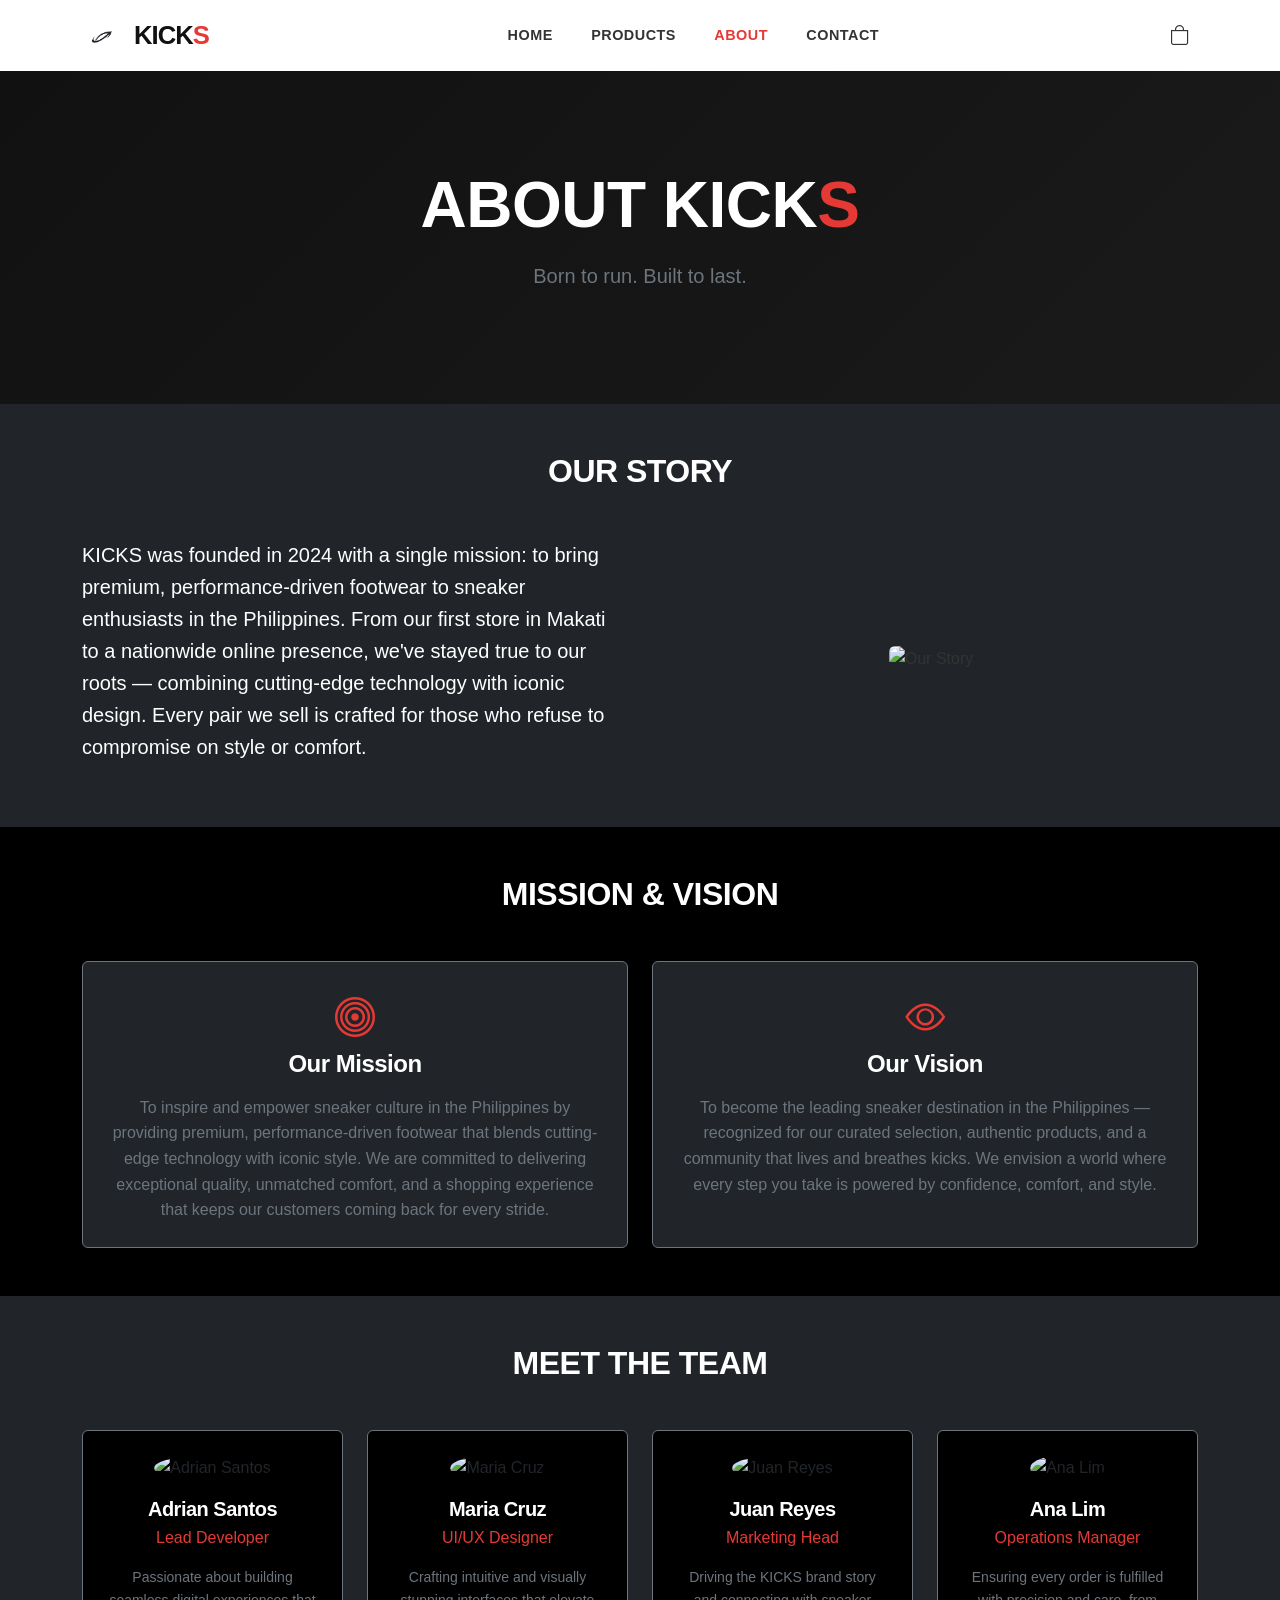
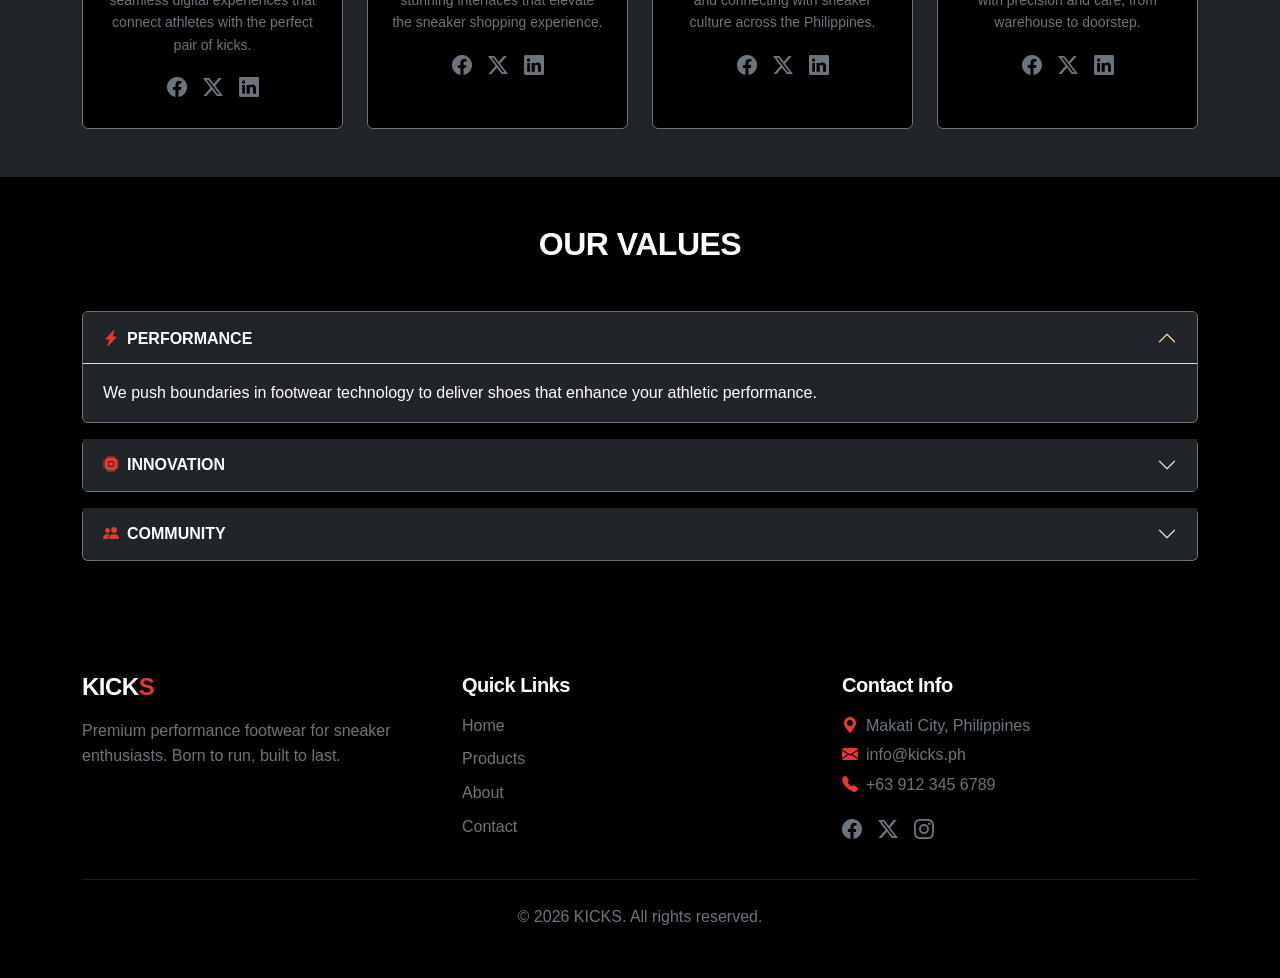
==== about.html @ d6455f26 "fixes" ====
<!DOCTYPE html>
<html lang="en">
<head>
    <meta charset="UTF-8">
    <meta name="viewport" content="width=device-width, initial-scale=1.0">
    <title>About Us | KICKS</title>
    <link href="https://cdn.jsdelivr.net/npm/bootstrap@5.3.3/dist/css/bootstrap.min.css" rel="stylesheet">
    <link href="https://cdn.jsdelivr.net/npm/bootstrap-icons@1.11.3/font/bootstrap-icons.min.css" rel="stylesheet">
    <link rel="stylesheet" href="css/style.css">
</head>
<body>

<!-- Navbar -->
<nav class="navbar navbar-expand-lg navbar-dark bg-dark sticky-top">
    <div class="container">
        <a class="navbar-brand" href="index.html"><img src="KICKSLogo.png" alt="KICKS Logo" height="40"> KICK<span class="brand-accent">S</span></a>
        <button class="navbar-toggler border-0" type="button" data-bs-toggle="offcanvas" data-bs-target="#mobileMenu">
            <span class="navbar-toggler-icon"></span>
        </button>
        <div class="collapse navbar-collapse" id="navbarNav">
            <ul class="navbar-nav mx-auto mb-2 mb-lg-0">
                <li class="nav-item"><a class="nav-link" href="index.html">Home</a></li>
                <li class="nav-item"><a class="nav-link" href="products.html">Products</a></li>
                <li class="nav-item"><a class="nav-link active" href="about.html">About</a></li>
                <li class="nav-item"><a class="nav-link" href="contact.html">Contact</a></li>
            </ul>
            <a href="cart.html" class="position-relative text-decoration-none cart-icon-link"><i class="bi bi-bag fs-5"></i><span class="cart-badge">0</span></a>
        </div>
    </div>
</nav>

<!-- Offcanvas Mobile Menu -->
<div class="offcanvas offcanvas-end bg-dark text-white" tabindex="-1" id="mobileMenu">
    <div class="offcanvas-header">
        <h5 class="offcanvas-title"><img src="KICKSLogo.png" alt="KICKS Logo" height="32"> KICK<span class="brand-accent">S</span></h5>
        <button type="button" class="btn-close btn-close-white" data-bs-dismiss="offcanvas"></button>
    </div>
    <div class="offcanvas-body">
        <ul class="navbar-nav gap-3">
            <li class="nav-item"><a class="nav-link" href="index.html"><i class="bi bi-house-door me-2"></i>Home</a></li>
            <li class="nav-item"><a class="nav-link" href="products.html"><i class="bi bi-grid me-2"></i>Products</a></li>
            <li class="nav-item"><a class="nav-link active" href="about.html"><i class="bi bi-info-circle me-2"></i>About</a></li>
            <li class="nav-item"><a class="nav-link" href="contact.html"><i class="bi bi-envelope me-2"></i>Contact</a></li>
        </ul>
    </div>
</div>

<!-- About Hero -->
<section class="about-hero bg-black text-white text-center py-5">
    <div class="container py-5">
        <h1 class="display-3 fw-bold mb-3">ABOUT KICK<span class="brand-accent">S</span></h1>
        <p class="lead text-secondary">Born to run. Built to last.</p>
    </div>
</section>

<!-- Company Background -->
<section class="py-5 bg-dark">
    <div class="container">
        <h2 class="text-center fw-bold mb-5 text-white">OUR STORY</h2>
        <div class="row align-items-center g-5">
            <div class="col-lg-6">
                <p class="fs-5 text-white">KICKS was founded in 2024 with a single mission: to bring premium, performance-driven footwear to sneaker enthusiasts in the Philippines. From our first store in Makati to a nationwide online presence, we've stayed true to our roots — combining cutting-edge technology with iconic design. Every pair we sell is crafted for those who refuse to compromise on style or comfort.</p>
            </div>
            <div class="col-lg-6 text-center">
                <img src="https://placehold.co/500x350/111111/ffffff?text=Our+Story" alt="Our Story" class="img-fluid rounded">
            </div>
        </div>
    </div>
</section>

<!-- Mission & Vision -->
<section class="py-5 bg-black">
    <div class="container">
        <h2 class="text-center fw-bold mb-5 text-white">MISSION & VISION</h2>
        <div class="row g-4">
            <div class="col-md-6">
                <div class="card h-100 bg-dark border-secondary">
                    <div class="card-body text-center p-4">
                        <i class="bi bi-bullseye brand-accent fs-1 mb-0 d-block"></i>
                        <h4 class="text-white fw-bold mb-3">Our Mission</h4>
                        <p class="text-secondary mb-0">To inspire and empower sneaker culture in the Philippines by providing premium, performance-driven footwear that blends cutting-edge technology with iconic style. We are committed to delivering exceptional quality, unmatched comfort, and a shopping experience that keeps our customers coming back for every stride.</p>
                    </div>
                </div>
            </div>
            <div class="col-md-6">
                <div class="card h-100 bg-dark border-secondary">
                    <div class="card-body text-center p-4">
                        <i class="bi bi-eye brand-accent fs-1 mb-0 d-block"></i>
                        <h4 class="text-white fw-bold mb-3">Our Vision</h4>
                        <p class="text-secondary mb-0">To become the leading sneaker destination in the Philippines — recognized for our curated selection, authentic products, and a community that lives and breathes kicks. We envision a world where every step you take is powered by confidence, comfort, and style.</p>
                    </div>
                </div>
            </div>
        </div>
    </div>
</section>

<!-- Team Members -->
<section class="py-5 bg-dark">
    <div class="container">
        <h2 class="text-center fw-bold mb-5 text-white">MEET THE TEAM</h2>
        <div class="row g-4 justify-content-center">
            <div class="col-lg-3 col-md-6">
                <div class="card bg-black border-secondary text-center h-100">
                    <div class="card-body p-4">
                        <img src="https://placehold.co/150x150/111111/ffffff?text=AS" alt="Adrian Santos" class="team-card img rounded-circle mb-3">
                        <h5 class="text-white fw-bold mb-1">Adrian Santos</h5>
                        <p class="brand-accent mb-3">Lead Developer</p>
                        <p class="text-secondary small">Passionate about building seamless digital experiences that connect athletes with the perfect pair of kicks.</p>
                        <div class="d-flex justify-content-center gap-3">
                            <a href="#" class="text-secondary fs-5"><i class="bi bi-facebook"></i></a>
                            <a href="#" class="text-secondary fs-5"><i class="bi bi-twitter-x"></i></a>
                            <a href="#" class="text-secondary fs-5"><i class="bi bi-linkedin"></i></a>
                        </div>
                    </div>
                </div>
            </div>
            <div class="col-lg-3 col-md-6">
                <div class="card bg-black border-secondary text-center h-100">
                    <div class="card-body p-4">
                        <img src="https://placehold.co/150x150/e53935/ffffff?text=MC" alt="Maria Cruz" class="team-card img rounded-circle mb-3">
                        <h5 class="text-white fw-bold mb-1">Maria Cruz</h5>
                        <p class="brand-accent mb-3">UI/UX Designer</p>
                        <p class="text-secondary small">Crafting intuitive and visually stunning interfaces that elevate the sneaker shopping experience.</p>
                        <div class="d-flex justify-content-center gap-3">
                            <a href="#" class="text-secondary fs-5"><i class="bi bi-facebook"></i></a>
                            <a href="#" class="text-secondary fs-5"><i class="bi bi-twitter-x"></i></a>
                            <a href="#" class="text-secondary fs-5"><i class="bi bi-linkedin"></i></a>
                        </div>
                    </div>
                </div>
            </div>
            <div class="col-lg-3 col-md-6">
                <div class="card bg-black border-secondary text-center h-100">
                    <div class="card-body p-4">
                        <img src="https://placehold.co/150x150/1a1a1a/ffffff?text=JR" alt="Juan Reyes" class="team-card img rounded-circle mb-3">
                        <h5 class="text-white fw-bold mb-1">Juan Reyes</h5>
                        <p class="brand-accent mb-3">Marketing Head</p>
                        <p class="text-secondary small">Driving the KICKS brand story and connecting with sneaker culture across the Philippines.</p>
                        <div class="d-flex justify-content-center gap-3">
                            <a href="#" class="text-secondary fs-5"><i class="bi bi-facebook"></i></a>
                            <a href="#" class="text-secondary fs-5"><i class="bi bi-twitter-x"></i></a>
                            <a href="#" class="text-secondary fs-5"><i class="bi bi-linkedin"></i></a>
                        </div>
                    </div>
                </div>
            </div>
            <div class="col-lg-3 col-md-6">
                <div class="card bg-black border-secondary text-center h-100">
                    <div class="card-body p-4">
                        <img src="https://placehold.co/150x150/333333/ffffff?text=AL" alt="Ana Lim" class="team-card img rounded-circle mb-3">
                        <h5 class="text-white fw-bold mb-1">Ana Lim</h5>
                        <p class="brand-accent mb-3">Operations Manager</p>
                        <p class="text-secondary small">Ensuring every order is fulfilled with precision and care, from warehouse to doorstep.</p>
                        <div class="d-flex justify-content-center gap-3">
                            <a href="#" class="text-secondary fs-5"><i class="bi bi-facebook"></i></a>
                            <a href="#" class="text-secondary fs-5"><i class="bi bi-twitter-x"></i></a>
                            <a href="#" class="text-secondary fs-5"><i class="bi bi-linkedin"></i></a>
                        </div>
                    </div>
                </div>
            </div>
        </div>
    </div>
</section>

<!-- Values Accordion -->
<section class="py-5 bg-black">
    <div class="container">
        <h2 class="text-center fw-bold mb-5 text-white">OUR VALUES</h2>
        <div class="accordion" id="valuesAccordion">
            <div class="accordion-item bg-dark border-secondary mb-3 rounded">
                <h2 class="accordion-header">
                    <button class="accordion-button bg-dark text-white fw-bold" type="button" data-bs-toggle="collapse" data-bs-target="#valuePerformance" aria-expanded="true">
                        <i class="bi bi-lightning-charge-fill brand-accent me-2"></i> PERFORMANCE
                    </button>
                </h2>
                <div id="valuePerformance" class="accordion-collapse collapse show" data-bs-parent="#valuesAccordion">
                    <div class="accordion-body text-white">
                        We push boundaries in footwear technology to deliver shoes that enhance your athletic performance.
                    </div>
                </div>
            </div>
            <div class="accordion-item bg-dark border-secondary mb-3 rounded">
                <h2 class="accordion-header">
                    <button class="accordion-button collapsed bg-dark text-white fw-bold" type="button" data-bs-toggle="collapse" data-bs-target="#valueInnovation">
                        <i class="bi bi-cpu-fill brand-accent me-2"></i> INNOVATION
                    </button>
                </h2>
                <div id="valueInnovation" class="accordion-collapse collapse" data-bs-parent="#valuesAccordion">
                    <div class="accordion-body text-white">
                        Every design decision is driven by research, development, and the pursuit of perfection.
                    </div>
                </div>
            </div>
            <div class="accordion-item bg-dark border-secondary mb-3 rounded">
                <h2 class="accordion-header">
                    <button class="accordion-button collapsed bg-dark text-white fw-bold" type="button" data-bs-toggle="collapse" data-bs-target="#valueCommunity">
                        <i class="bi bi-people-fill brand-accent me-2"></i> COMMUNITY
                    </button>
                </h2>
                <div id="valueCommunity" class="accordion-collapse collapse" data-bs-parent="#valuesAccordion">
                    <div class="accordion-body text-white">
                        We support local athletes and sneaker culture across the Philippines.
                    </div>
                </div>
            </div>
        </div>
    </div>
</section>

<!-- Footer -->
<footer class="bg-black text-white py-5">
    <div class="container">
        <div class="row g-4">
            <div class="col-lg-4">
                <h4 class="fw-bold mb-3 text-white">KICK<span class="brand-accent">S</span></h4>
                <p class="text-secondary">Premium performance footwear for sneaker enthusiasts. Born to run, built to last.</p>
            </div>
            <div class="col-lg-4">
                <h5 class="fw-bold mb-3 text-white">Quick Links</h5>
                <ul class="list-unstyled">
                    <li class="mb-2"><a href="index.html" class="text-secondary text-decoration-none">Home</a></li>
                    <li class="mb-2"><a href="products.html" class="text-secondary text-decoration-none">Products</a></li>
                    <li class="mb-2"><a href="about.html" class="text-secondary text-decoration-none">About</a></li>
                    <li class="mb-2"><a href="contact.html" class="text-secondary text-decoration-none">Contact</a></li>
                </ul>
            </div>
            <div class="col-lg-4">
                <h5 class="fw-bold mb-3 text-white">Contact Info</h5>
                <p class="text-secondary mb-1"><i class="bi bi-geo-alt-fill brand-accent me-2"></i>Makati City, Philippines</p>
                <p class="text-secondary mb-1"><i class="bi bi-envelope-fill brand-accent me-2"></i>info@kicks.ph</p>
                <p class="text-secondary mb-3"><i class="bi bi-telephone-fill brand-accent me-2"></i>+63 912 345 6789</p>
                <div class="d-flex gap-3">
                    <a href="#" class="text-secondary fs-5"><i class="bi bi-facebook"></i></a>
                    <a href="#" class="text-secondary fs-5"><i class="bi bi-twitter-x"></i></a>
                    <a href="#" class="text-secondary fs-5"><i class="bi bi-instagram"></i></a>
                </div>
            </div>
        </div>
        <hr class="border-secondary my-4">
        <p class="text-center text-secondary mb-0">&copy; 2026 KICKS. All rights reserved.</p>
    </div>
</footer>

<!-- Toast Container -->
<div class="toast-container position-fixed top-0 end-0 p-3" id="toastContainer"></div>

<!-- Scroll to Top -->
<button class="scroll-top" aria-label="Scroll to top">
    <i class="bi bi-arrow-up"></i>
</button>

<script src="https://cdn.jsdelivr.net/npm/bootstrap@5.3.3/dist/js/bootstrap.bundle.min.js"></script>
<script src="js/script.js"></script>
</body>
</html>
---- css/style.css ----
:root {
  --primary-color: #111111;
  --secondary-color: #1a1a1a;
  --accent-color: #e53935;
  --accent-hover: #c62828;
  --dark-color: #0a0a0a;
  --light-color: #f5f5f5;
  --text-color: #333333;
  --text-light: #757575;
  --white: #ffffff;
  --gray-bg: #fafafa;
  --shadow: 0 2px 10px rgba(0, 0, 0, 0.08);
  --shadow-lg: 0 8px 30px rgba(0, 0, 0, 0.12);
  --transition: all 0.3s cubic-bezier(0.25, 0.8, 0.25, 1);
  --border-radius: 8px;
}

* { margin: 0; padding: 0; box-sizing: border-box; }

body {
  font-family: 'Helvetica Neue', Helvetica, Arial, sans-serif;
  color: var(--text-color);
  line-height: 1.6;
  overflow-x: hidden;
}

h1, h2, h3, h4, h5, h6 {
  font-weight: 800;
  color: var(--dark-color);
  letter-spacing: -0.5px;
}

a {
  text-decoration: none;
  color: inherit;
  transition: var(--transition);
}

img { max-width: 100%; height: auto; }

/* Navbar */
.navbar {
  background: var(--white) !important;
  box-shadow: 0 1px 0 rgba(0,0,0,0.06);
  padding: 0.6rem 0;
  transition: var(--transition);
}

.navbar-brand {
  font-weight: 900;
  font-size: 1.6rem;
  color: var(--primary-color) !important;
  letter-spacing: -1px;
  text-transform: uppercase;
}

.navbar-brand img {
  height: 40px;
  width: auto;
  vertical-align: middle;
  margin-right: 6px;
  transition: var(--transition);
}

.navbar-brand:hover img {
  opacity: 0.85;
}

.navbar-brand .brand-accent {
  color: var(--accent-color);
}

.navbar-nav .nav-link {
  color: var(--text-color) !important;
  font-weight: 600;
  font-size: 0.9rem;
  padding: 0.5rem 1.2rem !important;
  text-transform: uppercase;
  letter-spacing: 0.5px;
  transition: var(--transition);
}

.navbar-nav .nav-link:hover,
.navbar-nav .nav-link.active {
  color: var(--accent-color) !important;
}

.navbar-toggler { border: none; padding: 0.5rem; }
.navbar-toggler:focus { box-shadow: none; }

.cart-icon { position: relative; }

.cart-icon-link {
  display: flex;
  align-items: center;
  padding: 0.5rem;
  transition: var(--transition);
}

.cart-icon-link:hover {
  color: var(--accent-color) !important;
}

.cart-badge {
  position: absolute;
  top: -5px;
  right: -10px;
  background: var(--accent-color);
  color: var(--white);
  font-size: 0.6rem;
  font-weight: 700;
  width: 18px;
  height: 18px;
  border-radius: 50%;
  display: flex;
  align-items: center;
  justify-content: center;
}

/* Hero Banner */
.hero-banner {
  background: var(--dark-color);
  color: var(--white);
  padding: 6rem 0;
  position: relative;
  overflow: hidden;
}

.hero-banner::before {
  content: '';
  position: absolute;
  top: -50%;
  right: -10%;
  width: 600px;
  height: 600px;
  background: var(--accent-color);
  border-radius: 50%;
  opacity: 0.07;
}

.hero-banner::after {
  content: '';
  position: absolute;
  bottom: -30%;
  left: -5%;
  width: 400px;
  height: 400px;
  background: var(--white);
  border-radius: 50%;
  opacity: 0.03;
}

.hero-banner h1 {
  font-size: 3.5rem;
  font-weight: 900;
  color: var(--white);
  text-transform: uppercase;
  letter-spacing: -2px;
  line-height: 1.1;
}

.hero-banner p {
  font-size: 1.15rem;
  opacity: 0.7;
  margin-bottom: 2rem;
  max-width: 500px;
}

.btn-hero {
  background: var(--accent-color);
  color: var(--white);
  padding: 0.9rem 2.5rem;
  border-radius: 50px;
  font-weight: 700;
  font-size: 0.95rem;
  text-transform: uppercase;
  letter-spacing: 1px;
  border: none;
  transition: var(--transition);
}

.btn-hero:hover {
  background: var(--accent-hover);
  transform: translateY(-2px);
  box-shadow: 0 10px 30px rgba(229, 57, 53, 0.3);
  color: var(--white);
}

/* Sections */
.section-padding { padding: 5rem 0; }

.section-title {
  text-align: center;
  margin-bottom: 3rem;
}

.section-title h2 {
  font-size: 2rem;
  font-weight: 900;
  text-transform: uppercase;
  letter-spacing: -1px;
}

.section-title p {
  color: var(--text-light);
  font-size: 1rem;
  margin-top: 0.5rem;
}

.section-title .underline {
  width: 50px;
  height: 3px;
  background: var(--accent-color);
  margin: 0.8rem auto 0;
}

/* Product Cards */
.product-card {
  border: none;
  border-radius: var(--border-radius);
  overflow: hidden;
  box-shadow: var(--shadow);
  transition: var(--transition);
  height: 100%;
  background: var(--white);
}

.product-card:hover {
  transform: translateY(-6px);
  box-shadow: var(--shadow-lg);
}

.product-card .card-img-top {
  height: 220px;
  object-fit: cover;
  transition: var(--transition);
}

.product-card:hover .card-img-top { transform: scale(1.05); }

.product-card .card-img-wrapper {
  overflow: hidden;
  position: relative;
}

.product-card .card-body { padding: 1.2rem; }

.product-card .card-title {
  font-size: 0.95rem;
  font-weight: 700;
  text-transform: uppercase;
  letter-spacing: 0.3px;
  margin-bottom: 0.3rem;
  color: var(--dark-color);
}

.product-card .card-text {
  font-size: 0.85rem;
  color: var(--text-light);
  margin-bottom: 0.7rem;
}

.product-card .price {
  font-size: 1.1rem;
  font-weight: 800;
  color: var(--primary-color);
}

.product-card .price .original-price {
  text-decoration: line-through;
  color: var(--text-light);
  font-weight: 400;
  font-size: 0.85rem;
  margin-left: 6px;
}

.product-card .btn {
  border-radius: 50px;
  padding: 0.4rem 1.2rem;
  font-weight: 700;
  font-size: 0.8rem;
  text-transform: uppercase;
  letter-spacing: 0.5px;
}

.btn-primary-custom {
  background: var(--primary-color);
  color: var(--white);
  border: 2px solid var(--primary-color);
}

.btn-primary-custom:hover {
  background: var(--secondary-color);
  border-color: var(--secondary-color);
  color: var(--white);
}

.btn-outline-custom {
  border: 2px solid var(--primary-color);
  color: var(--primary-color);
  background: transparent;
}

.btn-outline-custom:hover {
  background: var(--primary-color);
  color: var(--white);
}

.btn-accent-custom {
  background: var(--accent-color);
  color: var(--white);
  border: 2px solid var(--accent-color);
}

.btn-accent-custom:hover {
  background: var(--accent-hover);
  border-color: var(--accent-hover);
  color: var(--white);
}

/* Category Cards */
.category-card {
  border: none;
  border-radius: var(--border-radius);
  overflow: hidden;
  box-shadow: var(--shadow);
  transition: var(--transition);
  text-align: center;
  background: var(--white);
  padding: 1.5rem;
}

.category-card:hover {
  transform: translateY(-5px);
  box-shadow: var(--shadow-lg);
}

.category-card .icon-wrapper {
  width: 70px;
  height: 70px;
  border-radius: 50%;
  background: var(--gray-bg);
  display: flex;
  align-items: center;
  justify-content: center;
  margin: 0 auto 1rem;
  transition: var(--transition);
}

.category-card:hover .icon-wrapper {
  background: var(--primary-color);
}

.category-card .icon-wrapper i {
  font-size: 1.6rem;
  color: var(--primary-color);
  transition: var(--transition);
}

.category-card:hover .icon-wrapper i { color: var(--white); }

.category-card h5 {
  font-weight: 700;
  text-transform: uppercase;
  font-size: 0.9rem;
  letter-spacing: 0.5px;
}

/* Promo Banner */
.promo-banner {
  background: var(--accent-color);
  color: var(--white);
  padding: 4rem 0;
  position: relative;
  overflow: hidden;
}

.promo-banner::before {
  content: 'JUST DO IT';
  position: absolute;
  right: -20px;
  top: 50%;
  transform: translateY(-50%);
  font-size: 8rem;
  font-weight: 900;
  opacity: 0.1;
  white-space: nowrap;
  text-transform: uppercase;
}

.promo-banner h2 {
  color: var(--white);
  font-weight: 900;
  text-transform: uppercase;
  letter-spacing: -1px;
}

.promo-banner .btn-accent {
  background: var(--white);
  color: var(--primary-color);
  border-radius: 50px;
  padding: 0.7rem 2rem;
  font-weight: 700;
  text-transform: uppercase;
  letter-spacing: 1px;
  border: none;
  transition: var(--transition);
}

.promo-banner .btn-accent:hover {
  background: var(--dark-color);
  color: var(--white);
  transform: translateY(-2px);
}

/* Footer */
.footer {
  background: #111111;
  color: var(--white);
  padding: 4rem 0 0;
}

.footer h5 {
  color: var(--white);
  font-weight: 800;
  margin-bottom: 1.5rem;
  text-transform: uppercase;
  letter-spacing: 1px;
  font-size: 0.95rem;
}

.footer p {
  color: rgba(255, 255, 255, 0.65);
  line-height: 1.7;
}

.footer a {
  color: rgba(255, 255, 255, 0.75);
  transition: var(--transition);
  font-size: 0.9rem;
}

.footer a:hover {
  color: var(--white);
}

.footer ul {
  list-style: none;
  padding: 0;
}

.footer ul li {
  margin-bottom: 0.7rem;
}

.footer ul li a {
  color: rgba(255, 255, 255, 0.75);
  display: inline-block;
  transition: var(--transition);
}

.footer ul li a:hover {
  color: var(--white);
  transform: translateX(4px);
}

.footer-bottom {
  background: rgba(0, 0, 0, 0.3);
  padding: 1.5rem 0;
  margin-top: 3rem;
}

.footer-bottom p {
  color: rgba(255, 255, 255, 0.5);
  font-size: 0.85rem;
  margin: 0;
}

.social-icons a {
  display: inline-flex;
  align-items: center;
  justify-content: center;
  width: 40px;
  height: 40px;
  border-radius: 50%;
  background: rgba(255, 255, 255, 0.1);
  color: var(--white);
  margin-right: 8px;
  transition: var(--transition);
}

.social-icons a:hover {
  background: var(--accent-color);
  transform: translateY(-3px);
}

/* Product Details */
.product-detail-img {
  border-radius: var(--border-radius);
  overflow: hidden;
  box-shadow: var(--shadow);
}

.product-detail-img img { width: 100%; height: auto; }

.product-info h1 {
  font-size: 2rem;
  font-weight: 900;
  text-transform: uppercase;
}

.product-info .price {
  font-size: 1.8rem;
  font-weight: 800;
  color: var(--primary-color);
}

.rating .bi-star-fill { color: var(--accent-color); }

/* Cart */
.cart-table {
  background: var(--white);
  border-radius: var(--border-radius);
  overflow: hidden;
  box-shadow: var(--shadow);
}

.cart-table thead {
  background: var(--primary-color);
  color: var(--white);
}

.cart-summary {
  background: var(--gray-bg);
  border-radius: var(--border-radius);
  padding: 2rem;
}

/* About */
.about-hero {
  background: linear-gradient(135deg, var(--primary-color), var(--secondary-color));
  color: var(--white);
  padding: 4rem 0;
}

.about-hero h1 {
  color: var(--white);
  font-weight: 900;
  text-transform: uppercase;
}

.team-card {
  border: none;
  border-radius: var(--border-radius);
  overflow: hidden;
  box-shadow: var(--shadow);
  transition: var(--transition);
  text-align: center;
}

.team-card:hover {
  transform: translateY(-5px);
  box-shadow: var(--shadow-lg);
}

.team-card img {
  width: 120px;
  height: 120px;
  border-radius: 50%;
  object-fit: cover;
  border: 3px solid var(--accent-color);
}

/* Contact */
.contact-form {
  background: var(--white);
  border-radius: var(--border-radius);
  padding: 2rem;
  box-shadow: var(--shadow);
}

.contact-info-card {
  background: var(--primary-color);
  color: var(--white);
  border-radius: var(--border-radius);
  padding: 2rem;
}

.contact-info-card h4 {
  color: var(--white);
  font-weight: 800;
}

.contact-info-card a {
  color: rgba(255, 255, 255, 0.85);
}

.contact-info-card a:hover { color: var(--accent-color); }

/* Offcanvas */
.offcanvas { max-width: 300px; }

.offcanvas-header {
  background: var(--primary-color);
  color: var(--white);
}

.offcanvas-header .btn-close { filter: invert(1); }

.offcanvas-body .nav-link {
  color: var(--text-color) !important;
  font-weight: 600;
  text-transform: uppercase;
  font-size: 0.9rem;
  letter-spacing: 0.5px;
  padding: 0.9rem 0;
  border-bottom: 1px solid #eee;
}

.offcanvas-body .nav-link:hover { color: var(--accent-color) !important; }

/* Badges */
.badge-sale {
  background: var(--accent-color);
  color: var(--white);
  padding: 0.3rem 0.7rem;
  border-radius: 4px;
  font-size: 0.7rem;
  font-weight: 700;
  text-transform: uppercase;
  letter-spacing: 0.5px;
}

.badge-new {
  background: var(--primary-color);
  color: var(--white);
  padding: 0.3rem 0.7rem;
  border-radius: 4px;
  font-size: 0.7rem;
  font-weight: 700;
  text-transform: uppercase;
  letter-spacing: 0.5px;
}

/* Pagination */
.pagination .page-link {
  color: var(--primary-color);
  border-radius: 4px;
  margin: 0 3px;
  font-weight: 600;
  border: 1px solid #ddd;
}

.pagination .page-item.active .page-link {
  background: var(--primary-color);
  border-color: var(--primary-color);
  color: var(--white);
}

/* Scroll to Top */
.scroll-top {
  position: fixed;
  bottom: 30px;
  right: 30px;
  width: 45px;
  height: 45px;
  background: var(--primary-color);
  color: var(--white);
  border: none;
  border-radius: 50%;
  display: none;
  align-items: center;
  justify-content: center;
  cursor: pointer;
  box-shadow: var(--shadow-lg);
  transition: var(--transition);
  z-index: 999;
}

.scroll-top:hover {
  background: var(--accent-color);
  transform: translateY(-3px);
}

/* Quantity Control */
.quantity-control {
  display: inline-flex;
  align-items: center;
  border: 1px solid #ddd;
  border-radius: 4px;
  overflow: hidden;
}

.quantity-control button {
  width: 36px;
  height: 36px;
  border: none;
  background: var(--gray-bg);
  color: var(--text-color);
  font-weight: 700;
  cursor: pointer;
  transition: var(--transition);
}

.quantity-control button:hover {
  background: var(--primary-color);
  color: var(--white);
}

.quantity-control input {
  width: 50px;
  height: 36px;
  border: none;
  text-align: center;
  font-weight: 700;
}

/* Accordion */
.accordion-button {
  color: var(--white);
}

.accordion-button::after {
  filter: invert(1);
}

.accordion-button:not(.collapsed) {
  background: rgba(255, 255, 255, 0.08);
  color: var(--accent-color);
}

.accordion-button:not(.collapsed)::after {
  filter: invert(1) hue-rotate(0deg);
}

.accordion-button:focus {
  box-shadow: 0 0 0 0.25rem rgba(229, 57, 53, 0.2);
}

/* Form */
.form-control:focus {
  border-color: var(--primary-color);
  box-shadow: 0 0 0 0.2rem rgba(17, 17, 17, 0.15);
}

/* Toast */
.toast-container {
  position: fixed;
  top: 80px;
  right: 20px;
  z-index: 1050;
}

/* Responsive */
@media (max-width: 768px) {
  .hero-banner h1 { font-size: 2.2rem; }
  .hero-banner { padding: 3.5rem 0; }
  .section-padding { padding: 3rem 0; }
  .section-title h2 { font-size: 1.5rem; }
}

@media (max-width: 576px) {
  .hero-banner h1 { font-size: 1.8rem; }
  .product-card .card-img-top { height: 180px; }
}

.brand-accent {
  color: var(--accent-color);
}
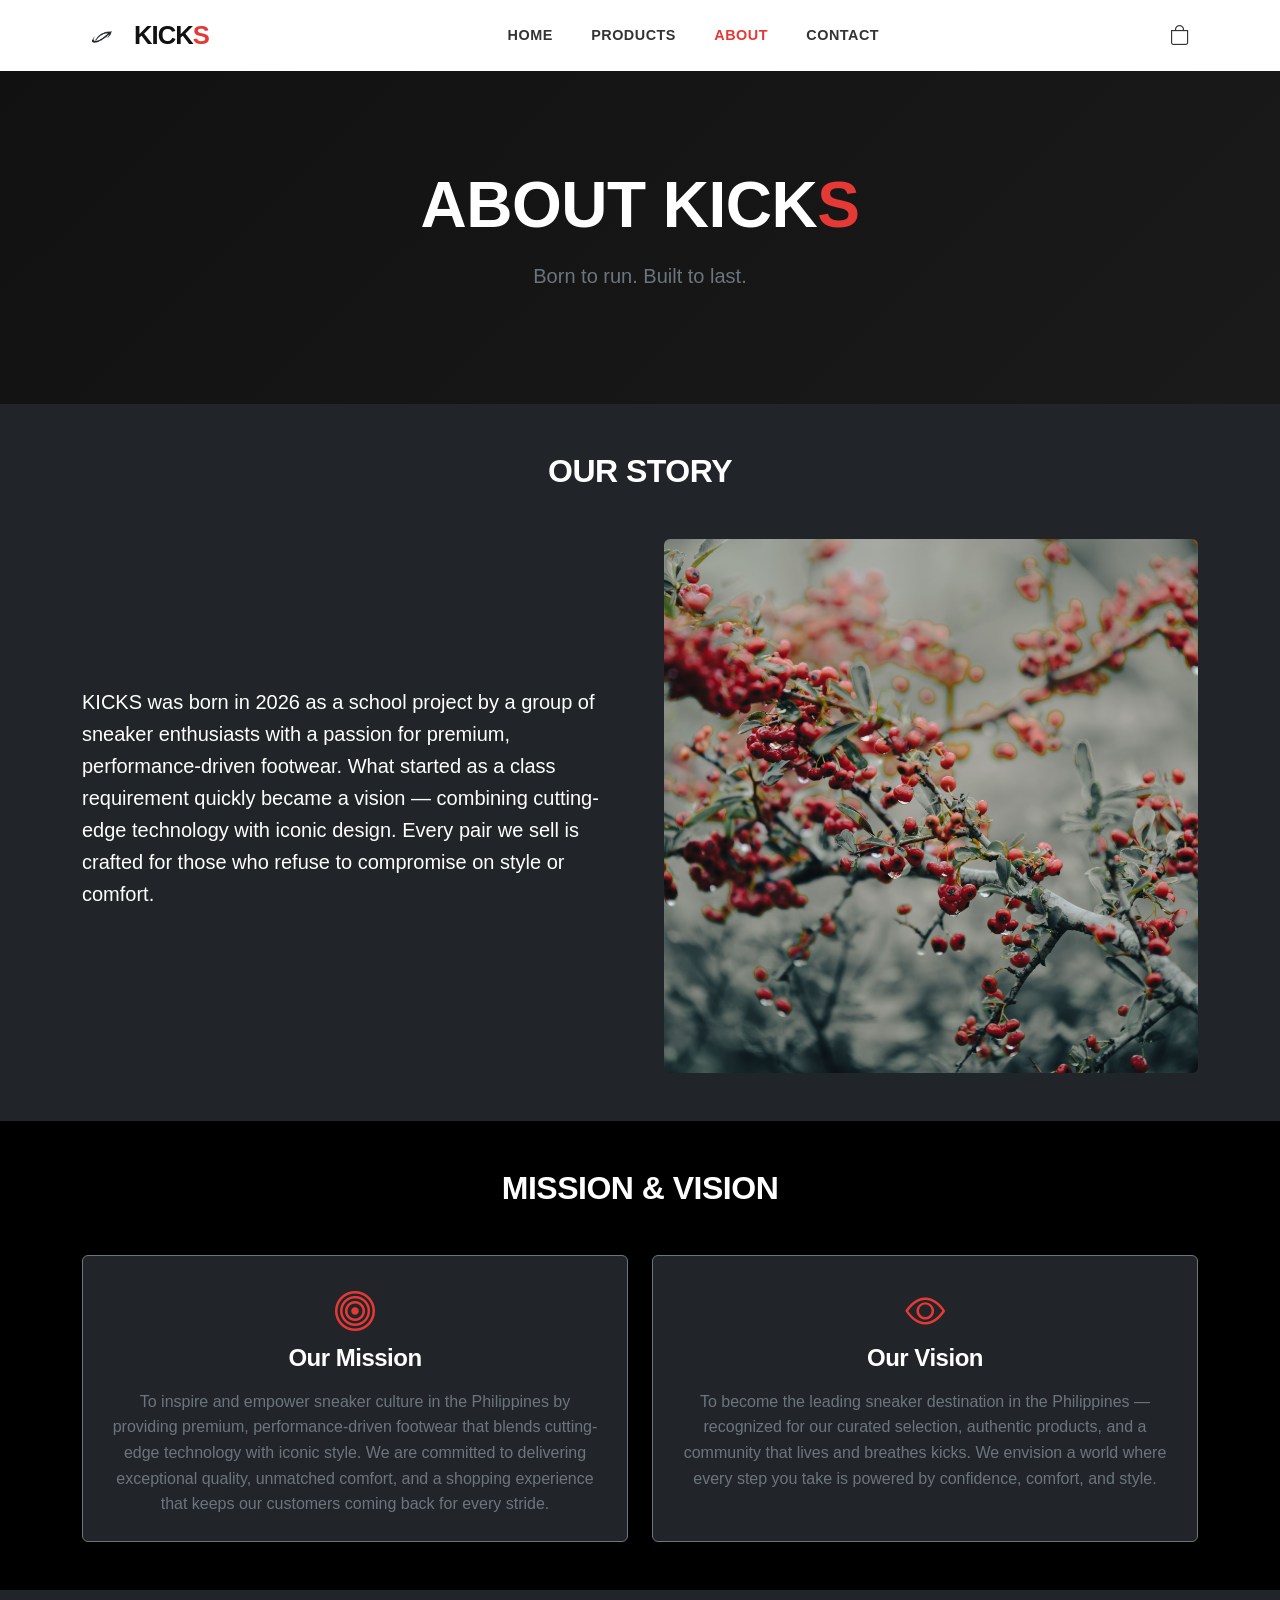
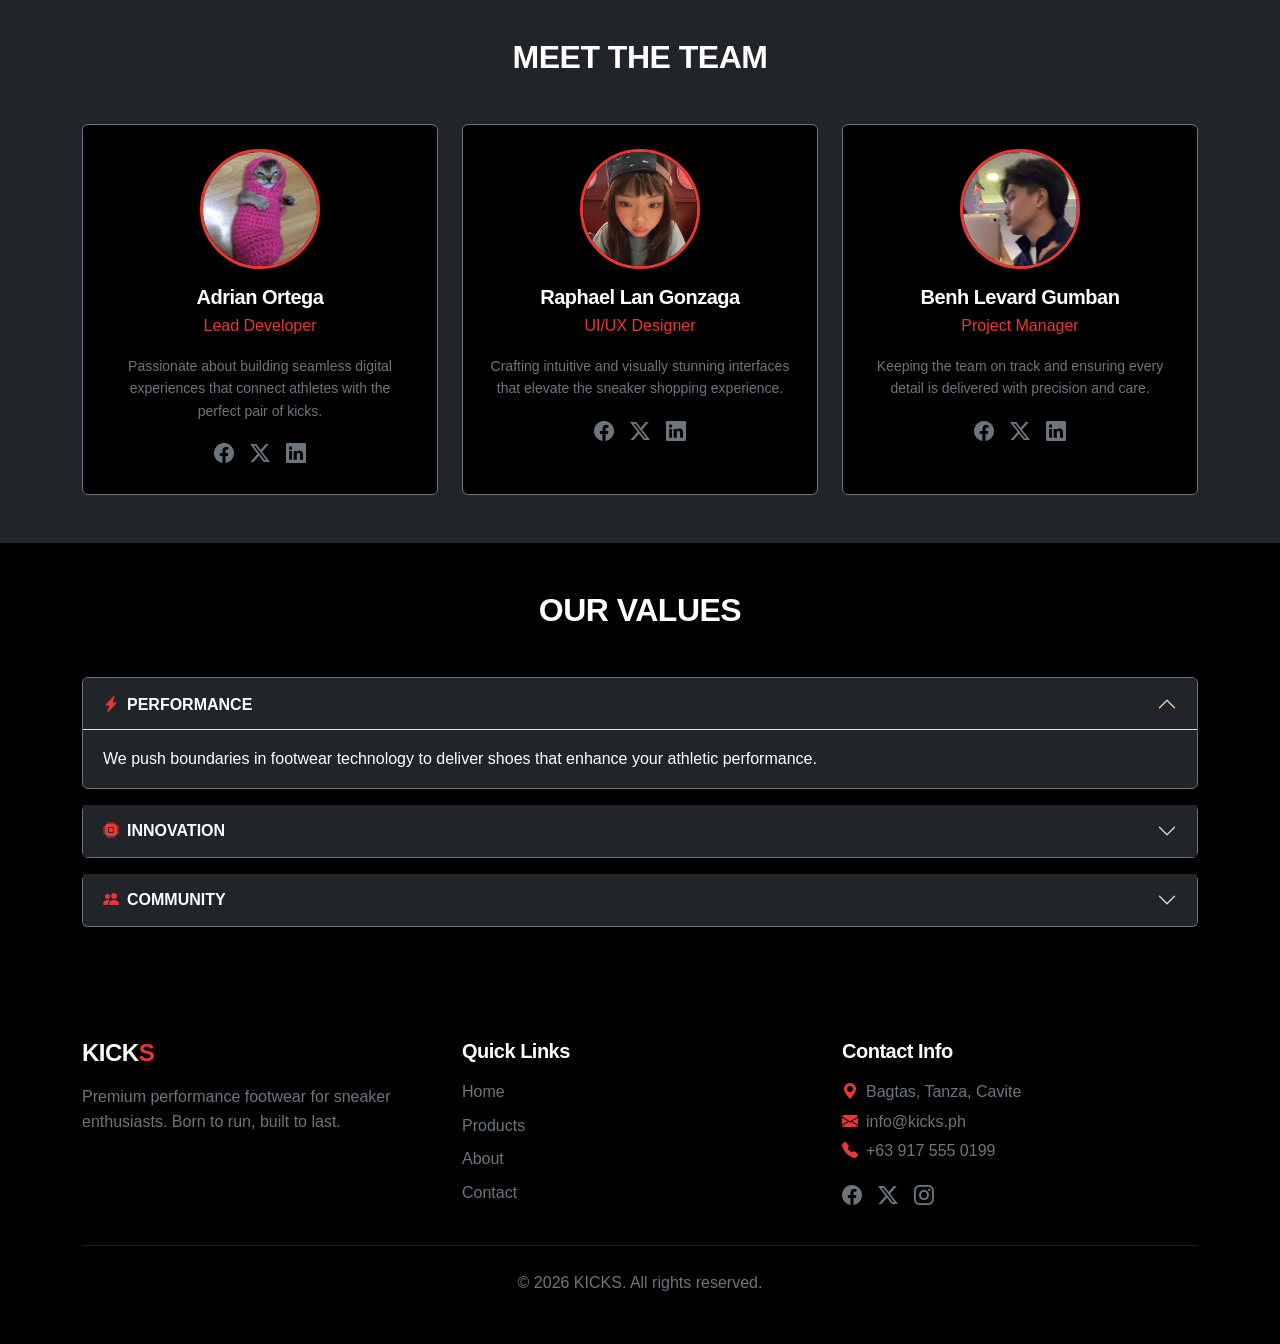
==== commit d4f8e6aa: "fix" ====
--- a/about.html
+++ b/about.html
@@ -59,10 +59,10 @@
         <h2 class="text-center fw-bold mb-5 text-white">OUR STORY</h2>
         <div class="row align-items-center g-5">
             <div class="col-lg-6">
-                <p class="fs-5 text-white">KICKS was founded in 2024 with a single mission: to bring premium, performance-driven footwear to sneaker enthusiasts in the Philippines. From our first store in Makati to a nationwide online presence, we've stayed true to our roots — combining cutting-edge technology with iconic design. Every pair we sell is crafted for those who refuse to compromise on style or comfort.</p>
+                <p class="fs-5 text-white">KICKS was born in 2026 as a school project by a group of sneaker enthusiasts with a passion for premium, performance-driven footwear. What started as a class requirement quickly became a vision — combining cutting-edge technology with iconic design. Every pair we sell is crafted for those who refuse to compromise on style or comfort.</p>
             </div>
             <div class="col-lg-6 text-center">
-                <img src="https://placehold.co/500x350/111111/ffffff?text=Our+Story" alt="Our Story" class="img-fluid rounded">
+                <img src="images/product-images/our-story.jpg" alt="Our Story" class="img-fluid rounded">
             </div>
         </div>
     </div>
@@ -100,60 +100,45 @@
     <div class="container">
         <h2 class="text-center fw-bold mb-5 text-white">MEET THE TEAM</h2>
         <div class="row g-4 justify-content-center">
-            <div class="col-lg-3 col-md-6">
+            <div class="col-lg-4 col-md-6">
                 <div class="card bg-black border-secondary text-center h-100">
                     <div class="card-body p-4">
-                        <img src="https://placehold.co/150x150/111111/ffffff?text=AS" alt="Adrian Santos" class="team-card img rounded-circle mb-3">
-                        <h5 class="text-white fw-bold mb-1">Adrian Santos</h5>
+                        <img src="images/product-images/adrianprof.jpg" alt="Adrian Ortega" class="team-card img rounded-circle mb-3">
+                        <h5 class="text-white fw-bold mb-1">Adrian Ortega</h5>
                         <p class="brand-accent mb-3">Lead Developer</p>
                         <p class="text-secondary small">Passionate about building seamless digital experiences that connect athletes with the perfect pair of kicks.</p>
                         <div class="d-flex justify-content-center gap-3">
-                            <a href="#" class="text-secondary fs-5"><i class="bi bi-facebook"></i></a>
+                            <a href="https://www.facebook.com/adrian.ortega.964326" class="text-secondary fs-5"><i class="bi bi-facebook"></i></a>
                             <a href="#" class="text-secondary fs-5"><i class="bi bi-twitter-x"></i></a>
                             <a href="#" class="text-secondary fs-5"><i class="bi bi-linkedin"></i></a>
                         </div>
                     </div>
                 </div>
             </div>
-            <div class="col-lg-3 col-md-6">
+            <div class="col-lg-4 col-md-6">
                 <div class="card bg-black border-secondary text-center h-100">
                     <div class="card-body p-4">
-                        <img src="https://placehold.co/150x150/e53935/ffffff?text=MC" alt="Maria Cruz" class="team-card img rounded-circle mb-3">
-                        <h5 class="text-white fw-bold mb-1">Maria Cruz</h5>
+                        <img src="images/product-images/raphprof.jpg" alt="Raphael Lan Gonzaga" class="team-card img rounded-circle mb-3">
+                        <h5 class="text-white fw-bold mb-1">Raphael Lan Gonzaga</h5>
                         <p class="brand-accent mb-3">UI/UX Designer</p>
                         <p class="text-secondary small">Crafting intuitive and visually stunning interfaces that elevate the sneaker shopping experience.</p>
                         <div class="d-flex justify-content-center gap-3">
-                            <a href="#" class="text-secondary fs-5"><i class="bi bi-facebook"></i></a>
+                            <a href="https://www.facebook.com/profile.php?id=61590444334440" class="text-secondary fs-5"><i class="bi bi-facebook"></i></a>
                             <a href="#" class="text-secondary fs-5"><i class="bi bi-twitter-x"></i></a>
                             <a href="#" class="text-secondary fs-5"><i class="bi bi-linkedin"></i></a>
                         </div>
                     </div>
                 </div>
             </div>
-            <div class="col-lg-3 col-md-6">
+            <div class="col-lg-4 col-md-6">
                 <div class="card bg-black border-secondary text-center h-100">
                     <div class="card-body p-4">
-                        <img src="https://placehold.co/150x150/1a1a1a/ffffff?text=JR" alt="Juan Reyes" class="team-card img rounded-circle mb-3">
-                        <h5 class="text-white fw-bold mb-1">Juan Reyes</h5>
-                        <p class="brand-accent mb-3">Marketing Head</p>
-                        <p class="text-secondary small">Driving the KICKS brand story and connecting with sneaker culture across the Philippines.</p>
+                        <img src="images/product-images/benhprof.jpg" alt="Benh Levard Gumban" class="team-card img rounded-circle mb-3">
+                        <h5 class="text-white fw-bold mb-1">Benh Levard Gumban</h5>
+                        <p class="brand-accent mb-3">Project Manager</p>
+                        <p class="text-secondary small">Keeping the team on track and ensuring every detail is delivered with precision and care.</p>
                         <div class="d-flex justify-content-center gap-3">
-                            <a href="#" class="text-secondary fs-5"><i class="bi bi-facebook"></i></a>
-                            <a href="#" class="text-secondary fs-5"><i class="bi bi-twitter-x"></i></a>
-                            <a href="#" class="text-secondary fs-5"><i class="bi bi-linkedin"></i></a>
-                        </div>
-                    </div>
-                </div>
-            </div>
-            <div class="col-lg-3 col-md-6">
-                <div class="card bg-black border-secondary text-center h-100">
-                    <div class="card-body p-4">
-                        <img src="https://placehold.co/150x150/333333/ffffff?text=AL" alt="Ana Lim" class="team-card img rounded-circle mb-3">
-                        <h5 class="text-white fw-bold mb-1">Ana Lim</h5>
-                        <p class="brand-accent mb-3">Operations Manager</p>
-                        <p class="text-secondary small">Ensuring every order is fulfilled with precision and care, from warehouse to doorstep.</p>
-                        <div class="d-flex justify-content-center gap-3">
-                            <a href="#" class="text-secondary fs-5"><i class="bi bi-facebook"></i></a>
+                            <a href="https://www.facebook.com/BnhGmban.6" class="text-secondary fs-5"><i class="bi bi-facebook"></i></a>
                             <a href="#" class="text-secondary fs-5"><i class="bi bi-twitter-x"></i></a>
                             <a href="#" class="text-secondary fs-5"><i class="bi bi-linkedin"></i></a>
                         </div>
@@ -228,9 +213,9 @@
             </div>
             <div class="col-lg-4">
                 <h5 class="fw-bold mb-3 text-white">Contact Info</h5>
-                <p class="text-secondary mb-1"><i class="bi bi-geo-alt-fill brand-accent me-2"></i>Makati City, Philippines</p>
+                <p class="text-secondary mb-1"><i class="bi bi-geo-alt-fill brand-accent me-2"></i>Bagtas, Tanza, Cavite</p>
                 <p class="text-secondary mb-1"><i class="bi bi-envelope-fill brand-accent me-2"></i>info@kicks.ph</p>
-                <p class="text-secondary mb-3"><i class="bi bi-telephone-fill brand-accent me-2"></i>+63 912 345 6789</p>
+                <p class="text-secondary mb-3"><i class="bi bi-telephone-fill brand-accent me-2"></i>+63 917 555 0199</p>
                 <div class="d-flex gap-3">
                     <a href="#" class="text-secondary fs-5"><i class="bi bi-facebook"></i></a>
                     <a href="#" class="text-secondary fs-5"><i class="bi bi-twitter-x"></i></a>
--- a/css/style.css
+++ b/css/style.css
@@ -162,8 +162,8 @@
 .hero-banner p {
   font-size: 1.15rem;
   opacity: 0.7;
-  margin-bottom: 2rem;
   max-width: 500px;
+  margin: 0 auto 2rem auto;
 }
 
 .btn-hero {
@@ -376,16 +376,17 @@
 }
 
 .promo-banner::before {
-  content: 'JUST DO IT';
+  content: 'YOU CAN DO IT';
   position: absolute;
-  right: -20px;
+  left: 50%;
   top: 50%;
-  transform: translateY(-50%);
+  transform: translate(-50%, -50%);
   font-size: 8rem;
   font-weight: 900;
   opacity: 0.1;
   white-space: nowrap;
   text-transform: uppercase;
+  pointer-events: none;
 }
 
 .promo-banner h2 {
@@ -563,7 +564,7 @@
   box-shadow: var(--shadow-lg);
 }
 
-.team-card img {
+.team-card {
   width: 120px;
   height: 120px;
   border-radius: 50%;
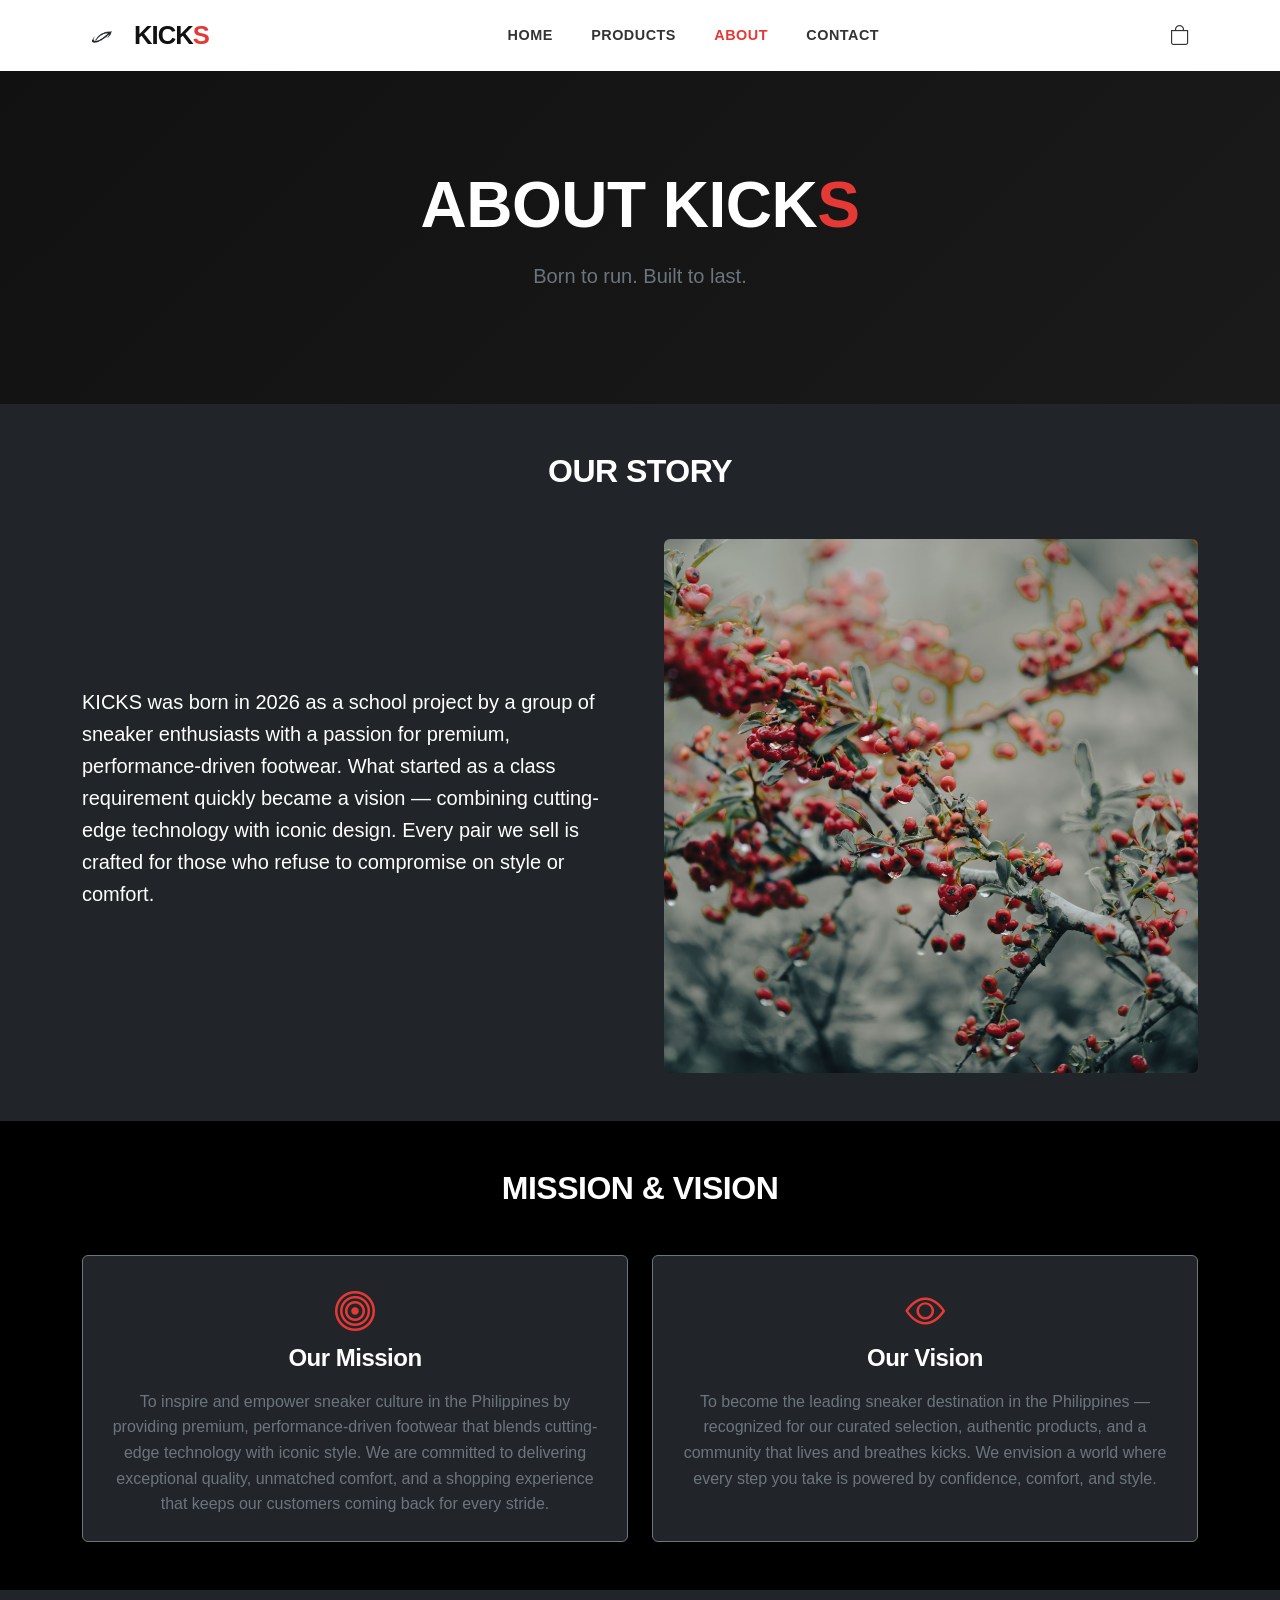
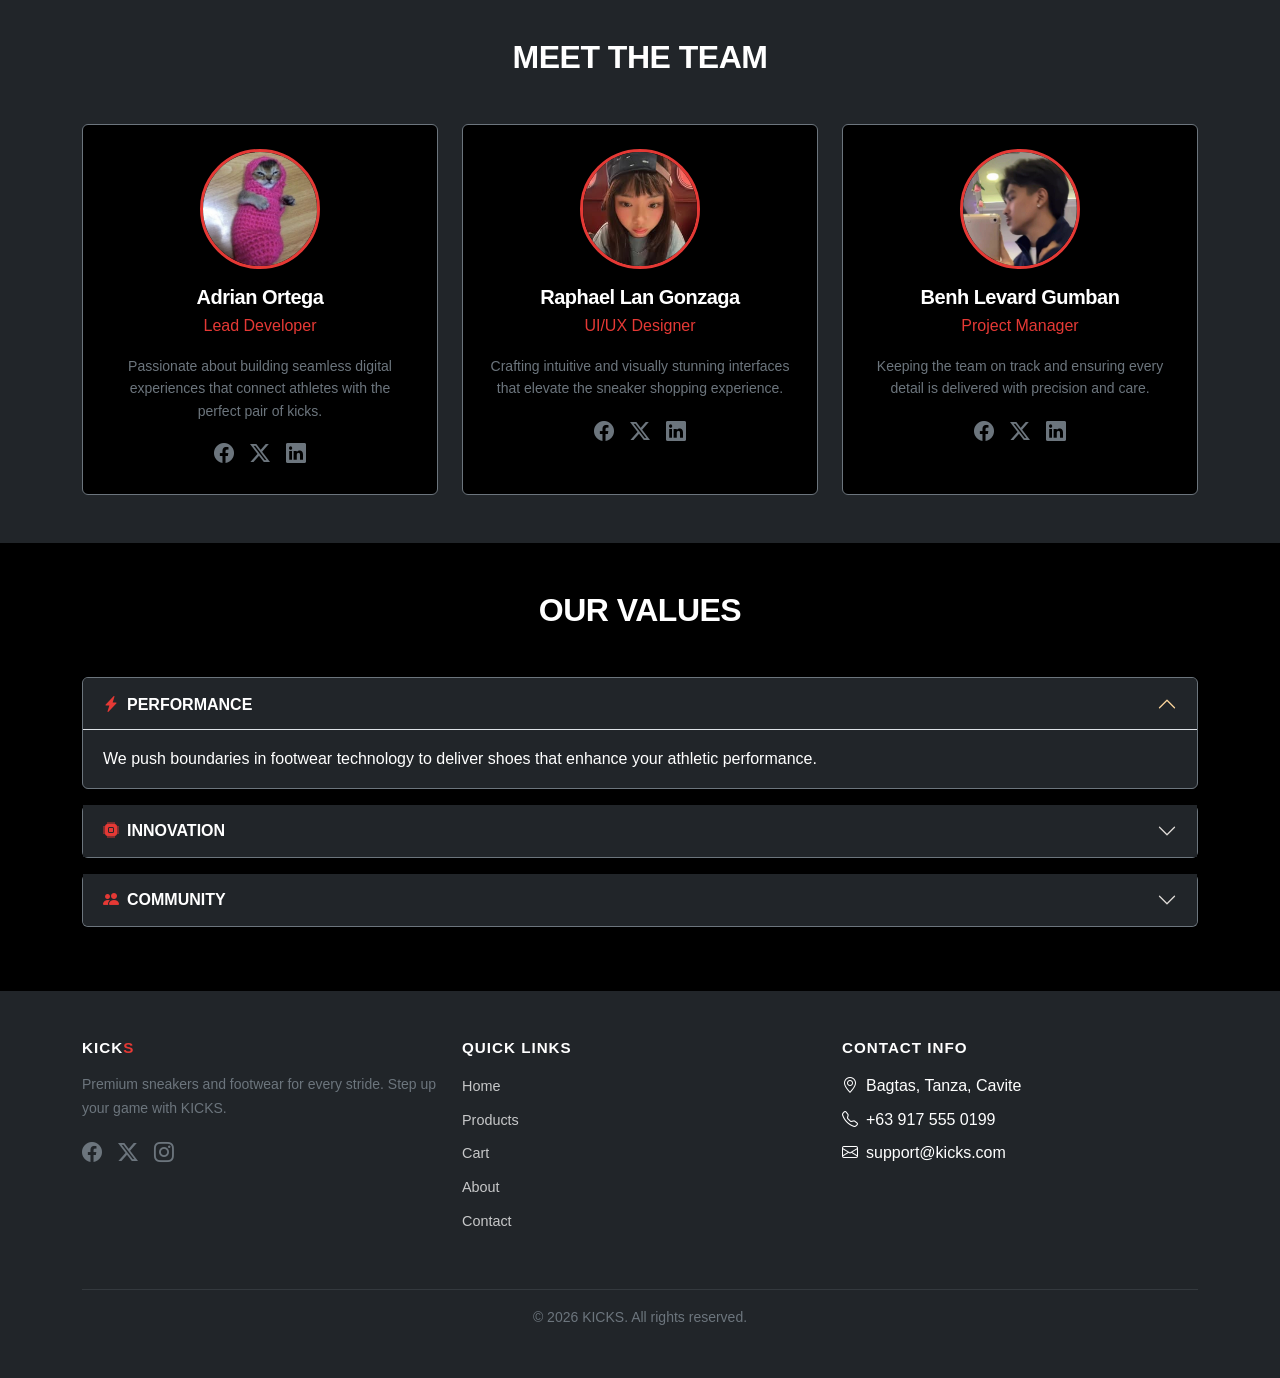
==== commit 28456531: "fix" ====
--- a/about.html
+++ b/about.html
@@ -195,36 +195,39 @@
 </section>
 
 <!-- Footer -->
-<footer class="bg-black text-white py-5">
-    <div class="container">
-        <div class="row g-4">
-            <div class="col-lg-4">
-                <h4 class="fw-bold mb-3 text-white">KICK<span class="brand-accent">S</span></h4>
-                <p class="text-secondary">Premium performance footwear for sneaker enthusiasts. Born to run, built to last.</p>
-            </div>
-            <div class="col-lg-4">
-                <h5 class="fw-bold mb-3 text-white">Quick Links</h5>
-                <ul class="list-unstyled">
-                    <li class="mb-2"><a href="index.html" class="text-secondary text-decoration-none">Home</a></li>
-                    <li class="mb-2"><a href="products.html" class="text-secondary text-decoration-none">Products</a></li>
-                    <li class="mb-2"><a href="about.html" class="text-secondary text-decoration-none">About</a></li>
-                    <li class="mb-2"><a href="contact.html" class="text-secondary text-decoration-none">Contact</a></li>
-                </ul>
-            </div>
-            <div class="col-lg-4">
-                <h5 class="fw-bold mb-3 text-white">Contact Info</h5>
-                <p class="text-secondary mb-1"><i class="bi bi-geo-alt-fill brand-accent me-2"></i>Bagtas, Tanza, Cavite</p>
-                <p class="text-secondary mb-1"><i class="bi bi-envelope-fill brand-accent me-2"></i>info@kicks.ph</p>
-                <p class="text-secondary mb-3"><i class="bi bi-telephone-fill brand-accent me-2"></i>+63 917 555 0199</p>
-                <div class="d-flex gap-3">
+<footer class="site-footer py-5 bg-dark text-white">
+    <div class="container">
+        <div class="row">
+            <div class="col-lg-4 col-md-6 mb-4">
+                <h5 class="fw-bold mb-3">KICK<span class="brand-accent">S</span></h5>
+                <p class="text-secondary small">Premium sneakers and footwear for every stride. Step up your game with KICKS.</p>
+                <div class="d-flex gap-3 mt-3">
                     <a href="#" class="text-secondary fs-5"><i class="bi bi-facebook"></i></a>
                     <a href="#" class="text-secondary fs-5"><i class="bi bi-twitter-x"></i></a>
                     <a href="#" class="text-secondary fs-5"><i class="bi bi-instagram"></i></a>
                 </div>
             </div>
-        </div>
-        <hr class="border-secondary my-4">
-        <p class="text-center text-secondary mb-0">&copy; 2026 KICKS. All rights reserved.</p>
+            <div class="col-lg-4 col-md-6 mb-4">
+                <h5 class="fw-bold mb-3">Quick Links</h5>
+                <ul class="list-unstyled footer-links">
+                    <li class="mb-2"><a href="index.html">Home</a></li>
+                    <li class="mb-2"><a href="products.html">Products</a></li>
+                    <li class="mb-2"><a href="cart.html">Cart</a></li>
+                    <li class="mb-2"><a href="about.html">About</a></li>
+                    <li class="mb-2"><a href="contact.html">Contact</a></li>
+                </ul>
+            </div>
+            <div class="col-lg-4 col-md-6 mb-4">
+                <h5 class="fw-bold mb-3">Contact Info</h5>
+                <ul class="list-unstyled footer-contact">
+                    <li class="mb-2"><i class="bi bi-geo-alt me-2"></i>Bagtas, Tanza, Cavite</li>
+                    <li class="mb-2"><i class="bi bi-telephone me-2"></i>+63 917 555 0199</li>
+                    <li class="mb-2"><i class="bi bi-envelope me-2"></i>support@kicks.com</li>
+                </ul>
+            </div>
+        </div>
+        <hr class="border-secondary">
+        <p class="text-center text-secondary small mb-0">&copy; 2026 KICKS. All rights reserved.</p>
     </div>
 </footer>
 
--- a/css/style.css
+++ b/css/style.css
@@ -87,6 +87,7 @@
 
 .navbar-toggler { border: none; padding: 0.5rem; }
 .navbar-toggler:focus { box-shadow: none; }
+.navbar-toggler-icon { filter: invert(1); }
 
 .cart-icon { position: relative; }
 
@@ -164,6 +165,7 @@
   opacity: 0.7;
   max-width: 500px;
   margin: 0 auto 2rem auto;
+  text-align: center;
 }
 
 .btn-hero {
@@ -271,7 +273,7 @@
   color: var(--text-light);
   font-weight: 400;
   font-size: 0.85rem;
-  margin-left: 6px;
+  margin-right: 6px;
 }
 
 .product-card .btn {
@@ -415,13 +417,13 @@
 }
 
 /* Footer */
-.footer {
+.site-footer {
   background: #111111;
   color: var(--white);
   padding: 4rem 0 0;
 }
 
-.footer h5 {
+.site-footer h5 {
   color: var(--white);
   font-weight: 800;
   margin-bottom: 1.5rem;
@@ -430,37 +432,37 @@
   font-size: 0.95rem;
 }
 
-.footer p {
+.site-footer p {
   color: rgba(255, 255, 255, 0.65);
   line-height: 1.7;
 }
 
-.footer a {
+.site-footer a {
   color: rgba(255, 255, 255, 0.75);
   transition: var(--transition);
   font-size: 0.9rem;
 }
 
-.footer a:hover {
-  color: var(--white);
-}
-
-.footer ul {
+.site-footer a:hover {
+  color: var(--white);
+}
+
+.site-footer ul {
   list-style: none;
   padding: 0;
 }
 
-.footer ul li {
+.site-footer ul li {
   margin-bottom: 0.7rem;
 }
 
-.footer ul li a {
+.site-footer ul li a {
   color: rgba(255, 255, 255, 0.75);
   display: inline-block;
   transition: var(--transition);
 }
 
-.footer ul li a:hover {
+.site-footer ul li a:hover {
   color: var(--white);
   transform: translateX(4px);
 }
@@ -608,14 +610,18 @@
 
 .offcanvas-header .btn-close { filter: invert(1); }
 
+.offcanvas-title {
+  color: var(--white) !important;
+}
+
 .offcanvas-body .nav-link {
-  color: var(--text-color) !important;
+  color: var(--white) !important;
   font-weight: 600;
   text-transform: uppercase;
   font-size: 0.9rem;
   letter-spacing: 0.5px;
   padding: 0.9rem 0;
-  border-bottom: 1px solid #eee;
+  border-bottom: 1px solid #333;
 }
 
 .offcanvas-body .nav-link:hover { color: var(--accent-color) !important; }
